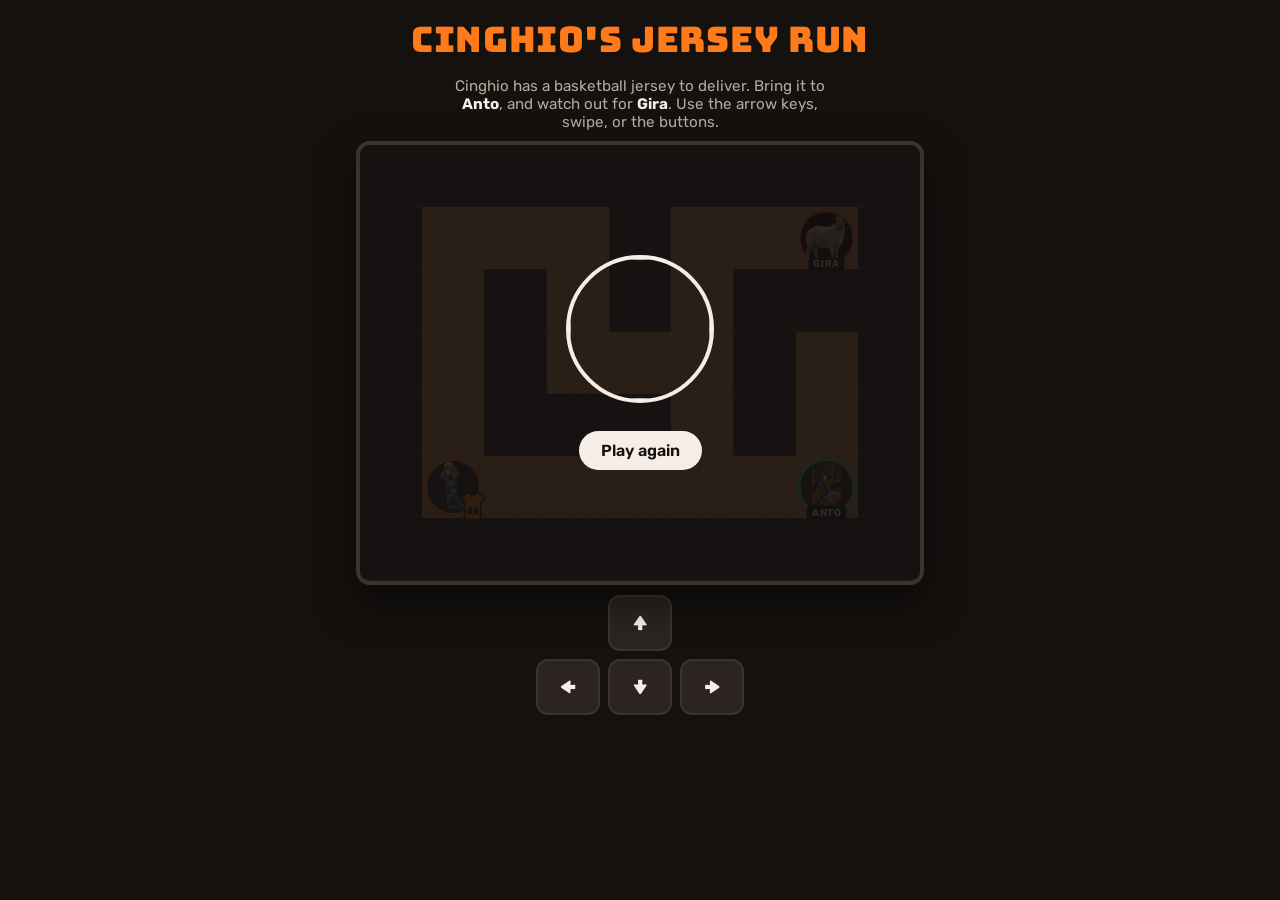
==== docs/cinghio-game/index.html @ 6e4f723a "Add Cinghio's Jersey Run maze game Co-Authored-By: Claude Opus 5.5 <noreply@anthropic.com>" ====
<!doctype html>
<html lang="en">
<head>
<meta charset="utf-8">
<meta name="viewport" content="width=device-width, initial-scale=1, viewport-fit=cover">
<title>Cinghio's Jersey Run</title>
<link rel="stylesheet" href="https://fonts.googleapis.com/css2?family=Bungee&family=Rubik:wght@400;600&display=swap">
<style>
  /* Layout: one centered court-floor maze, HUD above, d-pad below. Single dark arcade look by choice. */
  :root {
    --bg: #14110f;
    --floor: #c98a4b;      /* hardwood */
    --floor-line: #b07337;
    --wall: #2b2420;
    --wall-edge: #3d332d;
    --orange: #ff7a1a;     /* basketball */
    --text: #f6eee6;
    --muted: #b8a99b;
    --win: #3fd17a;
    --lose: #ff4d5e;
    --display: "Bungee", "Impact", system-ui, sans-serif;
    --body: "Rubik", system-ui, -apple-system, sans-serif;
    color-scheme: dark;
  }
  html, body { height: 100%; }
  * { box-sizing: border-box; }
  body { margin: 0;
    background: var(--bg);
    color: var(--text);
    font-family: var(--body);
    padding-left: max(16px, env(safe-area-inset-left, 0px));
    padding-right: max(16px, env(safe-area-inset-right, 0px));
    padding-block: 16px;
    box-sizing: border-box;
    display: flex; flex-direction: column; align-items: center; gap: 14px;
    -webkit-user-select: none; user-select: none;
    touch-action: manipulation;
  }
  h1 {
    font-family: var(--display); font-weight: 400;
    font-size: clamp(1.4rem, 5vw, 2.2rem); margin: 0; letter-spacing: .02em;
    color: var(--orange); text-align: center; text-wrap: balance;
  }
  .hint { margin: 0; color: var(--muted); font-size: .95rem; text-align: center; max-width: 40ch; }
  .hint b { color: var(--text); }

  .court {
    --cols: 9; --rows: 7;
    position: relative;
    width: min(100%, 560px);
    aspect-ratio: 9 / 7;
    max-width: 100%;
    display: grid;
    grid-template-columns: repeat(var(--cols), 1fr);
    grid-template-rows: repeat(var(--rows), 1fr);
    border-radius: 10px; overflow: hidden;
    box-shadow: 0 0 0 4px var(--wall-edge), 0 18px 40px rgba(0,0,0,.5);
  }
  .cell.floor {
    background: repeating-linear-gradient(90deg, var(--floor) 0 22%, var(--floor-line) 22% 23%);
  }
  .cell.wall {
    background: var(--wall);
    box-shadow: inset 0 -3px 0 var(--wall-edge);
  }
  .sprite {
    position: absolute;
    width: calc(100% / 9); height: calc(100% / 7);
    display: grid; place-items: center;
    transition: transform .14s ease-out;
    pointer-events: none;
  }
  .sprite img {
    width: 92%; height: 92%; object-fit: cover; border-radius: 50%;
    border: 3px solid var(--text); box-sizing: border-box; background: var(--wall);
  }
  .sprite.anto img { border-color: var(--win); }
  .sprite.gira img { border-color: var(--lose); }
  .sprite .tag {
    position: absolute; bottom: -2px; font: 600 .62rem/1 var(--body);
    background: var(--bg); color: var(--text); padding: 2px 5px; border-radius: 4px;
    text-transform: uppercase; letter-spacing: .06em;
  }
  .player { z-index: 2; }
  .player img { border-color: var(--orange); }
  .jersey {
    position: absolute; right: -4%; bottom: -4%; width: 46%; height: 46%;
    filter: drop-shadow(0 2px 2px rgba(0,0,0,.5));
  }
  @media (prefers-reduced-motion: reduce) { .sprite { transition: none; } }

  .pad {
    display: grid; grid-template-columns: repeat(3, 64px); grid-template-rows: repeat(2, 56px);
    gap: 8px;
  }
  .pad button {
    font: 400 1.4rem var(--display); color: var(--text);
    background: var(--wall); border: 2px solid var(--wall-edge); border-radius: 12px;
    cursor: pointer;
  }
  .pad button:active { background: var(--orange); }
  .pad button:focus-visible, .again:focus-visible { outline: 3px solid var(--orange); outline-offset: 2px; }
  #up { grid-column: 2; grid-row: 1; }
  #left { grid-column: 1; grid-row: 2; }
  #down { grid-column: 2; grid-row: 2; }
  #right { grid-column: 3; grid-row: 2; }

  .overlay {
    position: absolute; inset: 0; z-index: 5;
    display: flex; flex-direction: column; align-items: center; justify-content: center; gap: 14px;
    background: rgba(20,17,15,.88); text-align: center; padding: 16px;
    animation: pop .25s ease-out;
  }
  .overlay img { width: 28%; aspect-ratio: 1; object-fit: cover; border-radius: 50%; border: 4px solid currentColor; }
  .overlay p {
    margin: 0; font-family: var(--display); font-size: clamp(1.1rem, 5vw, 2rem); line-height: 1.15;
    text-wrap: balance;
  }
  .overlay.win { color: var(--win); }
  .overlay.lose { color: var(--lose); }
  .again {
    font: 600 1rem var(--body); color: var(--bg); background: var(--text);
    border: 0; border-radius: 999px; padding: 10px 22px; cursor: pointer;
  }
  @keyframes pop { from { opacity: .4; transform: scale(.96); } to { opacity: 1; transform: none; } }
  @media (prefers-reduced-motion: reduce) { .overlay { animation: none; } }
</style>

</head>
<body>
<h1>Cinghio's Jersey Run</h1>
<p class="hint">Cinghio has a basketball jersey to deliver. Bring it to <b>Anto</b>, and watch out for <b>Gira</b>. Use the arrow keys, swipe, or the buttons.</p>

<div class="court" id="court" aria-label="Maze">
  <div class="sprite anto" id="anto"><img src="anto.webp" alt="Anto"><span class="tag">Anto</span></div>
  <div class="sprite gira" id="gira"><img src="gira.png" alt="Gira"><span class="tag">Gira</span></div>
  <div class="sprite player" id="player">
    <img src="cinghio.webp" alt="Cinghio">
    <svg class="jersey" viewBox="0 0 40 44" aria-hidden="true">
      <path d="M10 2h6a4 4 0 0 0 8 0h6l8 8-6 6v26H8V16l-6-6z" fill="#ff7a1a" stroke="#14110f" stroke-width="2"/>
      <text x="20" y="34" text-anchor="middle" font-family="Bungee, Impact, sans-serif" font-size="14" fill="#14110f">23</text>
    </svg>
  </div>
  <div class="overlay" id="overlay" hidden>
    <img id="ovImg" alt="">
    <p id="ovText"></p>
    <button class="again" id="again" type="button">Play again</button>
  </div>
</div>

<div class="pad">
  <button id="up" type="button" aria-label="Up">↑</button>
  <button id="left" type="button" aria-label="Left">←</button>
  <button id="down" type="button" aria-label="Down">↓</button>
  <button id="right" type="button" aria-label="Right">→</button>
</div>

<script>
  // # wall, . floor, S start, A Anto, G Gira
  const MAP = [
    "#########",
    "#...#..G#",
    "#.#.#.###",
    "#.#...#.#",
    "#.###.#.#",
    "#S.....A#",
    "#########",
  ];
  const ROWS = MAP.length, COLS = MAP[0].length;
  const court = document.getElementById('court');
  const player = document.getElementById('player');
  const overlay = document.getElementById('overlay');
  let start, anto, gira, pos, over = false;

  // build cells (inserted before the sprites so sprites sit on top)
  const frag = document.createDocumentFragment();
  MAP.forEach((row, r) => [...row].forEach((ch, c) => {
    const d = document.createElement('div');
    d.className = 'cell ' + (ch === '#' ? 'wall' : 'floor');
    d.style.gridRow = r + 1; d.style.gridColumn = c + 1;
    frag.appendChild(d);
    if (ch === 'S') start = { r, c };
    if (ch === 'A') anto = { r, c };
    if (ch === 'G') gira = { r, c };
  }));
  court.prepend(frag);

  const place = (el, p) => { el.style.transform = `translate(${p.c * 100}%, ${p.r * 100}%)`; };
  place(document.getElementById('anto'), anto);
  place(document.getElementById('gira'), gira);

  function reset() {
    pos = { ...start }; over = false;
    overlay.hidden = true;
    place(player, pos);
  }

  function finish(win) {
    over = true;
    overlay.className = 'overlay ' + (win ? 'win' : 'lose');
    document.getElementById('ovImg').src = win ? 'anto.webp' : 'gira.png';
    document.getElementById('ovText').textContent = win
      ? 'Congrats, you win! Anto got the jersey 🏀'
      : 'Hey looser chiavati Gira';
    overlay.hidden = false;
    document.getElementById('again').focus();
  }

  function move(dr, dc) {
    if (over) return;
    const n = { r: pos.r + dr, c: pos.c + dc };
    if (MAP[n.r]?.[n.c] === undefined || MAP[n.r][n.c] === '#') return;
    pos = n; place(player, pos);
    if (n.r === anto.r && n.c === anto.c) setTimeout(() => finish(true), 160);
    else if (n.r === gira.r && n.c === gira.c) setTimeout(() => finish(false), 160);
  }

  const DIRS = { up: [-1, 0], down: [1, 0], left: [0, -1], right: [0, 1] };
  const KEYS = { ArrowUp: 'up', w: 'up', ArrowDown: 'down', s: 'down', ArrowLeft: 'left', a: 'left', ArrowRight: 'right', d: 'right' };
  addEventListener('keydown', e => {
    const k = KEYS[e.key] || KEYS[e.key.toLowerCase?.()];
    if (k) { e.preventDefault(); move(...DIRS[k]); }
    else if (over && (e.key === 'Enter' || e.key === ' ')) { e.preventDefault(); reset(); }
  });
  Object.keys(DIRS).forEach(k => document.getElementById(k).addEventListener('click', () => move(...DIRS[k])));
  document.getElementById('again').addEventListener('click', reset);

  // swipe on the maze
  let t0 = null;
  court.addEventListener('touchstart', e => { t0 = e.touches[0]; }, { passive: true });
  court.addEventListener('touchend', e => {
    if (!t0) return;
    const t = e.changedTouches[0], dx = t.clientX - t0.clientX, dy = t.clientY - t0.clientY;
    t0 = null;
    if (Math.max(Math.abs(dx), Math.abs(dy)) < 24) return;
    if (Math.abs(dx) > Math.abs(dy)) move(0, dx > 0 ? 1 : -1); else move(dy > 0 ? 1 : -1, 0);
  }, { passive: true });

  reset();
</script>
</body>
</html>
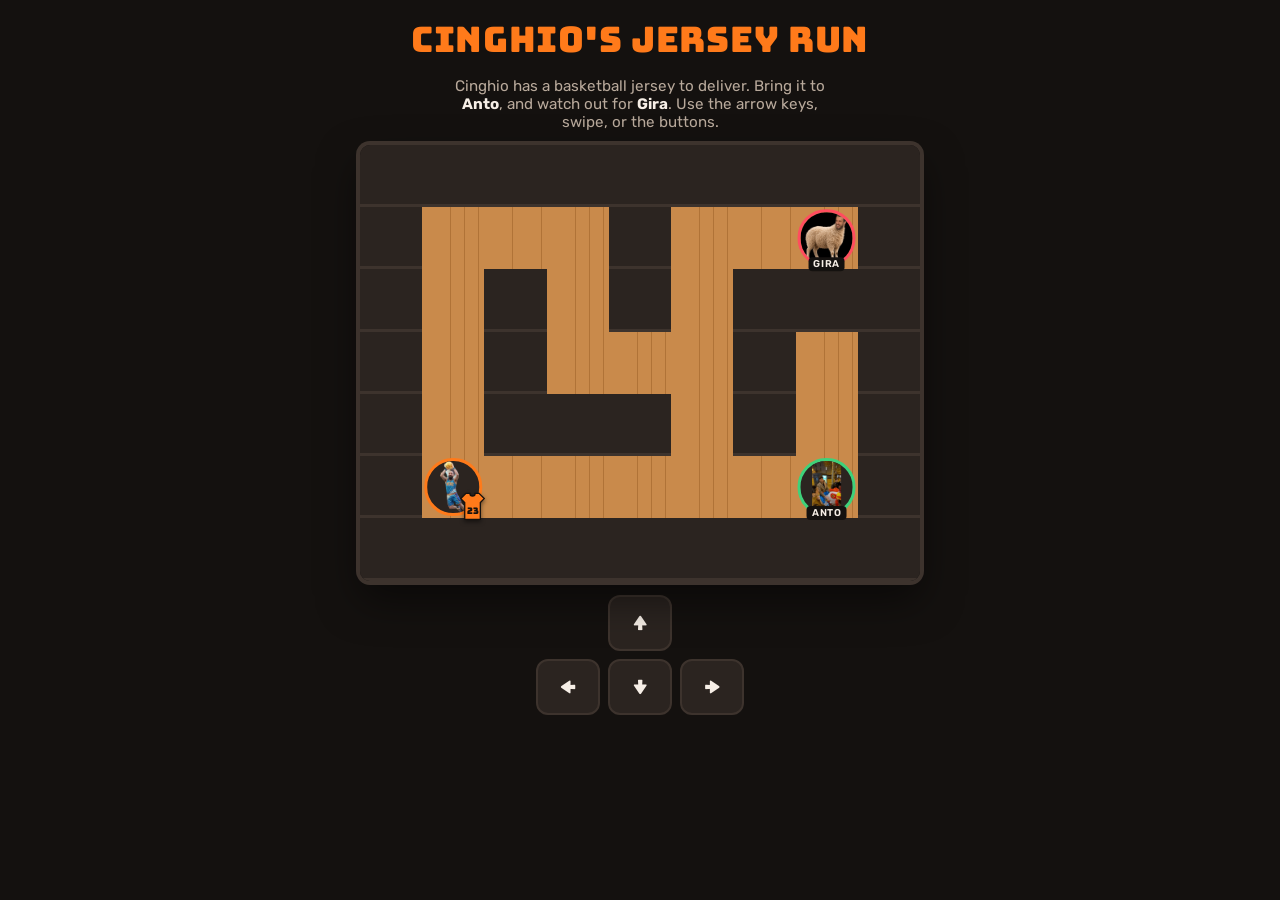
==== commit 4c609699: "Cinghio game: hide end-of-game overlay until the game ends Co-Authored-By: Claude Opus 5.5 <noreply@" ====
--- a/docs/cinghio-game/index.html
+++ b/docs/cinghio-game/index.html
@@ -22,6 +22,7 @@
     --body: "Rubik", system-ui, -apple-system, sans-serif;
     color-scheme: dark;
   }
+  [hidden] { display: none !important; }
   html, body { height: 100%; }
   * { box-sizing: border-box; }
   body { margin: 0;
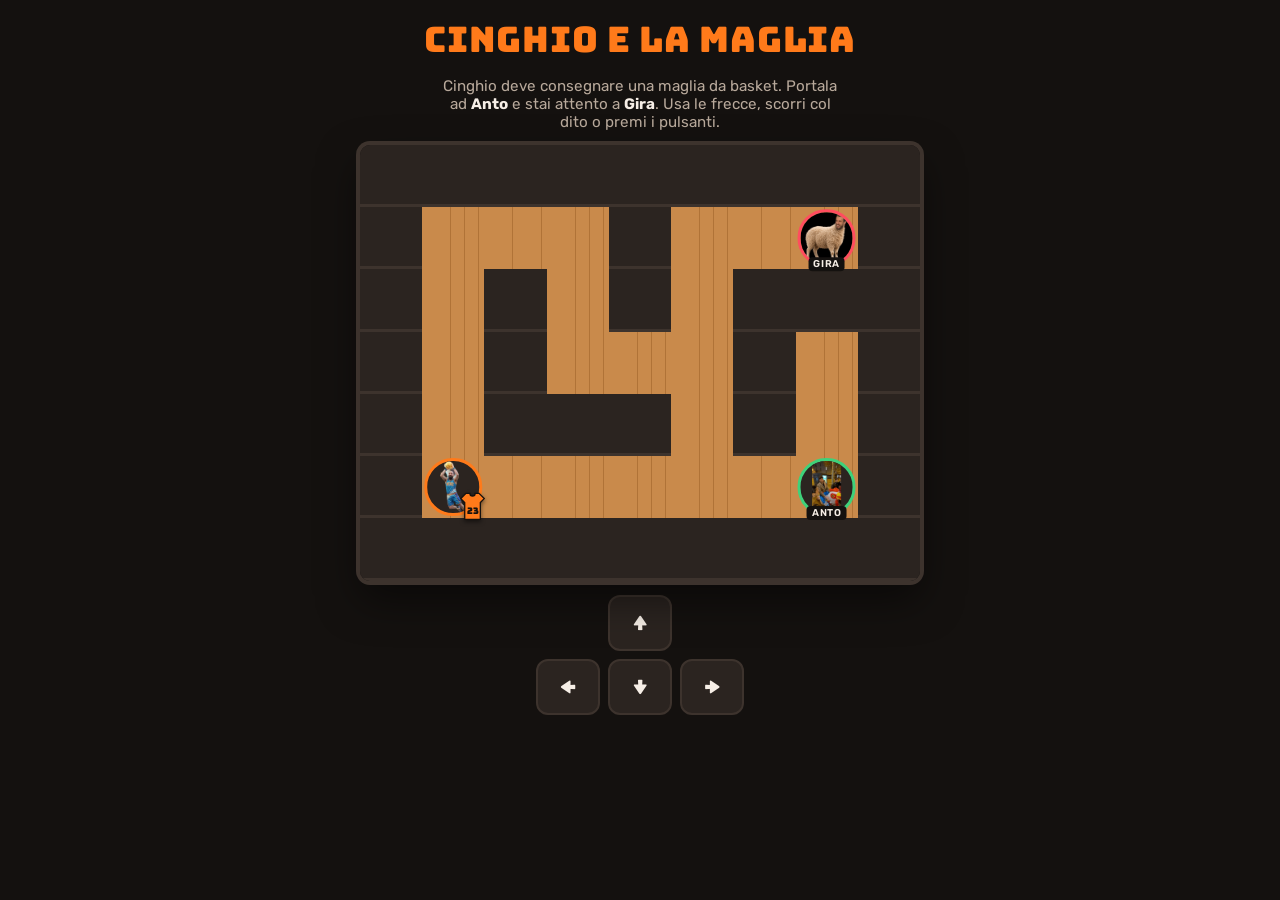
==== commit 932042a2: "Cinghio game: translate to Italian Co-Authored-By: Claude Opus 5.5 <noreply@anthropic.com>" ====
--- a/docs/cinghio-game/index.html
+++ b/docs/cinghio-game/index.html
@@ -1,9 +1,9 @@
 <!doctype html>
-<html lang="en">
+<html lang="it">
 <head>
 <meta charset="utf-8">
 <meta name="viewport" content="width=device-width, initial-scale=1, viewport-fit=cover">
-<title>Cinghio's Jersey Run</title>
+<title>Cinghio e la Maglia</title>
 <link rel="stylesheet" href="https://fonts.googleapis.com/css2?family=Bungee&family=Rubik:wght@400;600&display=swap">
 <style>
   /* Layout: one centered court-floor maze, HUD above, d-pad below. Single dark arcade look by choice. */
@@ -129,10 +129,10 @@
 
 </head>
 <body>
-<h1>Cinghio's Jersey Run</h1>
-<p class="hint">Cinghio has a basketball jersey to deliver. Bring it to <b>Anto</b>, and watch out for <b>Gira</b>. Use the arrow keys, swipe, or the buttons.</p>
-
-<div class="court" id="court" aria-label="Maze">
+<h1>Cinghio e la Maglia</h1>
+<p class="hint">Cinghio deve consegnare una maglia da basket. Portala ad <b>Anto</b> e stai attento a <b>Gira</b>. Usa le frecce, scorri col dito o premi i pulsanti.</p>
+
+<div class="court" id="court" aria-label="Labirinto">
   <div class="sprite anto" id="anto"><img src="anto.webp" alt="Anto"><span class="tag">Anto</span></div>
   <div class="sprite gira" id="gira"><img src="gira.png" alt="Gira"><span class="tag">Gira</span></div>
   <div class="sprite player" id="player">
@@ -145,15 +145,15 @@
   <div class="overlay" id="overlay" hidden>
     <img id="ovImg" alt="">
     <p id="ovText"></p>
-    <button class="again" id="again" type="button">Play again</button>
+    <button class="again" id="again" type="button">Gioca ancora</button>
   </div>
 </div>
 
 <div class="pad">
-  <button id="up" type="button" aria-label="Up">↑</button>
-  <button id="left" type="button" aria-label="Left">←</button>
-  <button id="down" type="button" aria-label="Down">↓</button>
-  <button id="right" type="button" aria-label="Right">→</button>
+  <button id="up" type="button" aria-label="Su">↑</button>
+  <button id="left" type="button" aria-label="Sinistra">←</button>
+  <button id="down" type="button" aria-label="Giù">↓</button>
+  <button id="right" type="button" aria-label="Destra">→</button>
 </div>
 
 <script>
@@ -201,8 +201,8 @@
     overlay.className = 'overlay ' + (win ? 'win' : 'lose');
     document.getElementById('ovImg').src = win ? 'anto.webp' : 'gira.png';
     document.getElementById('ovText').textContent = win
-      ? 'Congrats, you win! Anto got the jersey 🏀'
-      : 'Hey looser chiavati Gira';
+      ? 'Complimenti, hai vinto! Anto ha la sua maglia 🏀'
+      : 'Ehi perdente, chiavati Gira';
     overlay.hidden = false;
     document.getElementById('again').focus();
   }
